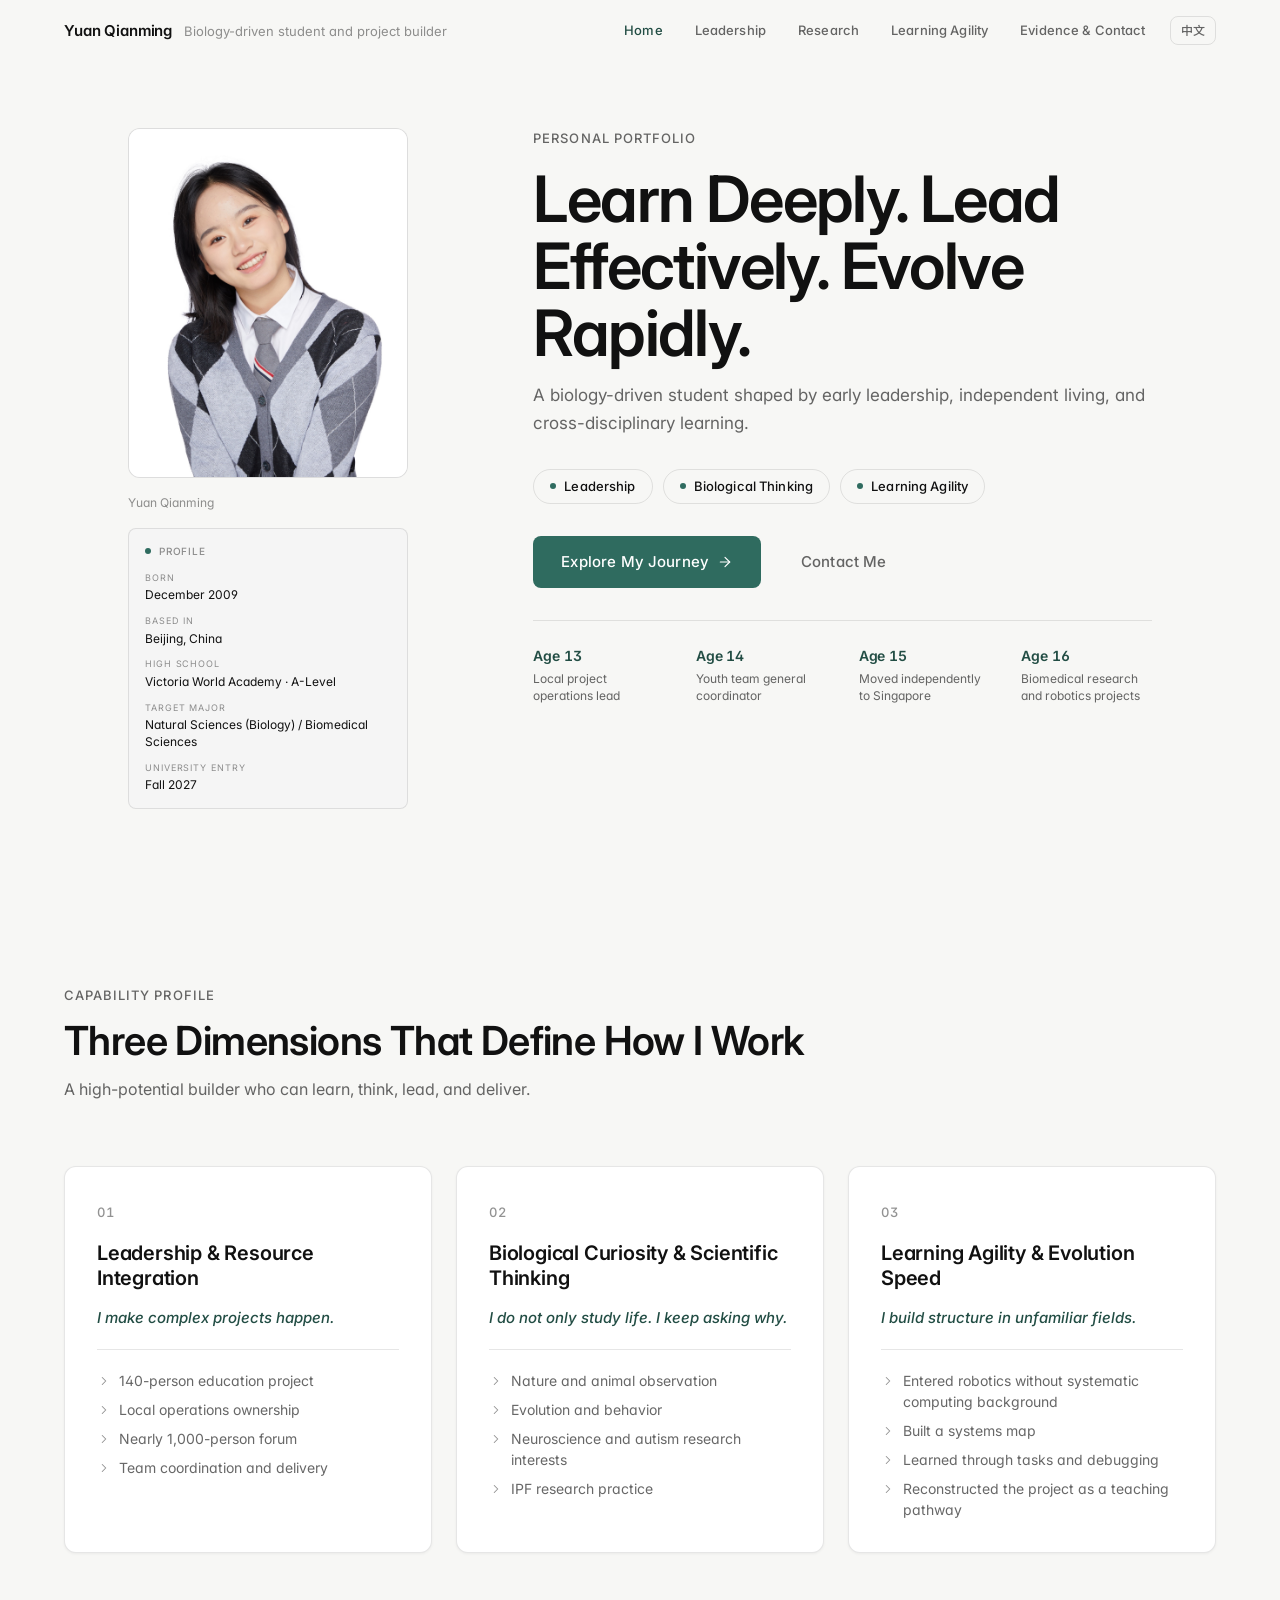
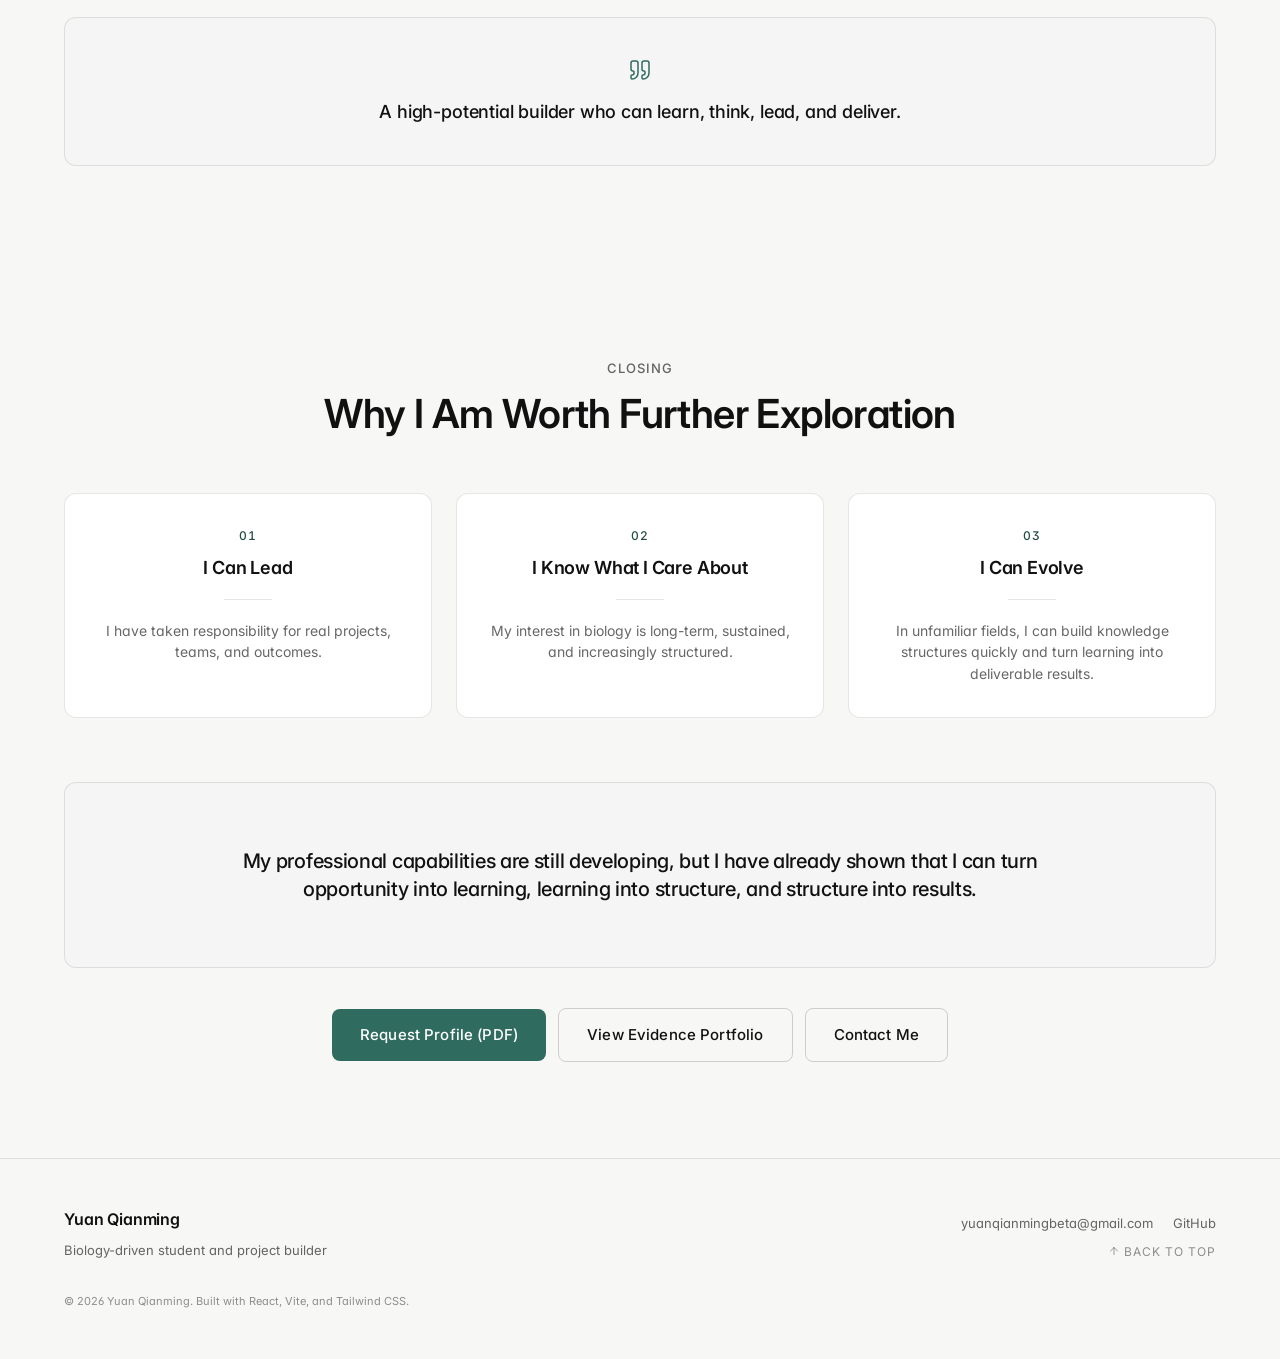
==== index.html @ c081395d "Publish Cambridge interview and AS Level results on the portfolio" ====
<!doctype html>
<html lang="en">
  <head>
    <meta charset="UTF-8" />
    <meta name="viewport" content="width=device-width, initial-scale=1" />
    <meta name="canvas:width" content="1440" />
    <meta name="canvas:height" content="900" />
    <meta name="canvas:aspect-ratio" content="1440:900" />
    <title>Yuan Qianming | Leadership, Biology and Learning Agility</title>
    <meta
      name="description"
      content="A personal portfolio presenting early project leadership, sustained biological curiosity, cross-disciplinary learning, and research potential."
    />
    <meta name="author" content="Yuan Qianming (袁千茗)" />
    <link rel="preconnect" href="https://fonts.googleapis.com" />
    <link rel="preconnect" href="https://fonts.gstatic.com" crossorigin />
    <link
      href="https://fonts.googleapis.com/css2?family=Inter:wght@400;500;600;700&family=Noto+Sans+SC:wght@400;500;600;700&display=swap"
      rel="stylesheet"
    />
    <script type="module" crossorigin src="/assets/index-achievements-a4d3926447.js"></script>
    <link rel="stylesheet" crossorigin href="/assets/index-4q1W9via.css">
  </head>
  <body>
    <!-- React mounts inside this <main> landmark; all primary content
         (Hero, sections, footer) is rendered here at runtime. -->
    <main id="root" data-component="AppRoot" data-od-id="app-root"></main>
  </body>
</html>
---- assets/index-4q1W9via.css ----
*,:before,:after{--tw-border-spacing-x: 0;--tw-border-spacing-y: 0;--tw-translate-x: 0;--tw-translate-y: 0;--tw-rotate: 0;--tw-skew-x: 0;--tw-skew-y: 0;--tw-scale-x: 1;--tw-scale-y: 1;--tw-pan-x: ;--tw-pan-y: ;--tw-pinch-zoom: ;--tw-scroll-snap-strictness: proximity;--tw-gradient-from-position: ;--tw-gradient-via-position: ;--tw-gradient-to-position: ;--tw-ordinal: ;--tw-slashed-zero: ;--tw-numeric-figure: ;--tw-numeric-spacing: ;--tw-numeric-fraction: ;--tw-ring-inset: ;--tw-ring-offset-width: 0px;--tw-ring-offset-color: #fff;--tw-ring-color: rgb(59 130 246 / .5);--tw-ring-offset-shadow: 0 0 #0000;--tw-ring-shadow: 0 0 #0000;--tw-shadow: 0 0 #0000;--tw-shadow-colored: 0 0 #0000;--tw-blur: ;--tw-brightness: ;--tw-contrast: ;--tw-grayscale: ;--tw-hue-rotate: ;--tw-invert: ;--tw-saturate: ;--tw-sepia: ;--tw-drop-shadow: ;--tw-backdrop-blur: ;--tw-backdrop-brightness: ;--tw-backdrop-contrast: ;--tw-backdrop-grayscale: ;--tw-backdrop-hue-rotate: ;--tw-backdrop-invert: ;--tw-backdrop-opacity: ;--tw-backdrop-saturate: ;--tw-backdrop-sepia: ;--tw-contain-size: ;--tw-contain-layout: ;--tw-contain-paint: ;--tw-contain-style: }::backdrop{--tw-border-spacing-x: 0;--tw-border-spacing-y: 0;--tw-translate-x: 0;--tw-translate-y: 0;--tw-rotate: 0;--tw-skew-x: 0;--tw-skew-y: 0;--tw-scale-x: 1;--tw-scale-y: 1;--tw-pan-x: ;--tw-pan-y: ;--tw-pinch-zoom: ;--tw-scroll-snap-strictness: proximity;--tw-gradient-from-position: ;--tw-gradient-via-position: ;--tw-gradient-to-position: ;--tw-ordinal: ;--tw-slashed-zero: ;--tw-numeric-figure: ;--tw-numeric-spacing: ;--tw-numeric-fraction: ;--tw-ring-inset: ;--tw-ring-offset-width: 0px;--tw-ring-offset-color: #fff;--tw-ring-color: rgb(59 130 246 / .5);--tw-ring-offset-shadow: 0 0 #0000;--tw-ring-shadow: 0 0 #0000;--tw-shadow: 0 0 #0000;--tw-shadow-colored: 0 0 #0000;--tw-blur: ;--tw-brightness: ;--tw-contrast: ;--tw-grayscale: ;--tw-hue-rotate: ;--tw-invert: ;--tw-saturate: ;--tw-sepia: ;--tw-drop-shadow: ;--tw-backdrop-blur: ;--tw-backdrop-brightness: ;--tw-backdrop-contrast: ;--tw-backdrop-grayscale: ;--tw-backdrop-hue-rotate: ;--tw-backdrop-invert: ;--tw-backdrop-opacity: ;--tw-backdrop-saturate: ;--tw-backdrop-sepia: ;--tw-contain-size: ;--tw-contain-layout: ;--tw-contain-paint: ;--tw-contain-style: }*,:before,:after{box-sizing:border-box;border-width:0;border-style:solid;border-color:#e5e7eb}:before,:after{--tw-content: ""}html,:host{line-height:1.5;-webkit-text-size-adjust:100%;-moz-tab-size:4;-o-tab-size:4;tab-size:4;font-family:Inter,Noto Sans SC,-apple-system,BlinkMacSystemFont,Segoe UI,system-ui,sans-serif;font-feature-settings:normal;font-variation-settings:normal;-webkit-tap-highlight-color:transparent}body{margin:0;line-height:inherit}hr{height:0;color:inherit;border-top-width:1px}abbr:where([title]){-webkit-text-decoration:underline dotted;text-decoration:underline dotted}h1,h2,h3,h4,h5,h6{font-size:inherit;font-weight:inherit}a{color:inherit;text-decoration:inherit}b,strong{font-weight:bolder}code,kbd,samp,pre{font-family:ui-monospace,SFMono-Regular,Menlo,Monaco,Consolas,Liberation Mono,Courier New,monospace;font-feature-settings:normal;font-variation-settings:normal;font-size:1em}small{font-size:80%}sub,sup{font-size:75%;line-height:0;position:relative;vertical-align:baseline}sub{bottom:-.25em}sup{top:-.5em}table{text-indent:0;border-color:inherit;border-collapse:collapse}button,input,optgroup,select,textarea{font-family:inherit;font-feature-settings:inherit;font-variation-settings:inherit;font-size:100%;font-weight:inherit;line-height:inherit;letter-spacing:inherit;color:inherit;margin:0;padding:0}button,select{text-transform:none}button,input:where([type=button]),input:where([type=reset]),input:where([type=submit]){-webkit-appearance:button;background-color:transparent;background-image:none}:-moz-focusring{outline:auto}:-moz-ui-invalid{box-shadow:none}progress{vertical-align:baseline}::-webkit-inner-spin-button,::-webkit-outer-spin-button{height:auto}[type=search]{-webkit-appearance:textfield;outline-offset:-2px}::-webkit-search-decoration{-webkit-appearance:none}::-webkit-file-upload-button{-webkit-appearance:button;font:inherit}summary{display:list-item}blockquote,dl,dd,h1,h2,h3,h4,h5,h6,hr,figure,p,pre{margin:0}fieldset{margin:0;padding:0}legend{padding:0}ol,ul,menu{list-style:none;margin:0;padding:0}dialog{padding:0}textarea{resize:vertical}input::-moz-placeholder,textarea::-moz-placeholder{opacity:1;color:#9ca3af}input::placeholder,textarea::placeholder{opacity:1;color:#9ca3af}button,[role=button]{cursor:pointer}:disabled{cursor:default}img,svg,video,canvas,audio,iframe,embed,object{display:block;vertical-align:middle}img,video{max-width:100%;height:auto}[hidden]:where(:not([hidden=until-found])){display:none}.eyebrow{font-size:13px;font-weight:500;text-transform:uppercase;color:var(--color-fg-secondary);letter-spacing:.08em}.section-title{font-weight:600;font-size:clamp(28px,3.2vw,40px);line-height:1.15;letter-spacing:-.015em;color:var(--color-fg)}.display-xl{font-weight:600;font-size:clamp(40px,6vw,64px);line-height:1.05;letter-spacing:-.025em;color:var(--color-fg)}.prose-body{max-width:65ch;font-size:16px;line-height:1.65;color:var(--color-fg-secondary)}.hairline{border:0;border-top:1px solid var(--color-border);margin:0}.section-chapter{padding-top:var(--space-section);padding-bottom:var(--space-section)}.text-accent{color:var(--color-accent-ink)}.visible{visibility:visible}.static{position:static}.fixed{position:fixed}.absolute{position:absolute}.relative{position:relative}.sticky{position:sticky}.inset-0{top:0;right:0;bottom:0;left:0}.bottom-6{bottom:1.5rem}.left-0{left:0}.left-1\/2{left:50%}.right-0{right:0}.top-0{top:0}.z-50{z-index:50}.row-span-2{grid-row:span 2 / span 2}.mx-auto{margin-left:auto;margin-right:auto}.my-0{margin-top:0;margin-bottom:0}.my-2{margin-top:.5rem;margin-bottom:.5rem}.my-3{margin-top:.75rem;margin-bottom:.75rem}.my-5{margin-top:1.25rem;margin-bottom:1.25rem}.mb-3{margin-bottom:.75rem}.mb-4{margin-bottom:1rem}.mb-6{margin-bottom:1.5rem}.mr-1{margin-right:.25rem}.mr-2{margin-right:.5rem}.mt-0\.5{margin-top:.125rem}.mt-1{margin-top:.25rem}.mt-1\.5{margin-top:.375rem}.mt-10{margin-top:2.5rem}.mt-14{margin-top:3.5rem}.mt-2{margin-top:.5rem}.mt-2\.5{margin-top:.625rem}.mt-3{margin-top:.75rem}.mt-4{margin-top:1rem}.mt-5{margin-top:1.25rem}.mt-6{margin-top:1.5rem}.mt-8{margin-top:2rem}.block{display:block}.inline{display:inline}.flex{display:flex}.inline-flex{display:inline-flex}.table{display:table}.grid{display:grid}.hidden{display:none}.aspect-\[4\/3\]{aspect-ratio:4/3}.aspect-\[4\/5\]{aspect-ratio:4/5}.aspect-square{aspect-ratio:1 / 1}.h-1{height:.25rem}.h-1\.5{height:.375rem}.h-10{height:2.5rem}.h-9{height:2.25rem}.h-auto{height:auto}.h-full{height:100%}.min-h-\[110px\]{min-height:110px}.min-h-\[70vh\]{min-height:70vh}.min-h-screen{min-height:100vh}.w-1{width:.25rem}.w-1\.5{width:.375rem}.w-10{width:2.5rem}.w-12{width:3rem}.w-9{width:2.25rem}.w-full{width:100%}.min-w-0{min-width:0px}.max-w-\[280px\]{max-width:280px}.max-w-content{max-width:1280px}.max-w-prose{max-width:65ch}.flex-1{flex:1 1 0%}.flex-none{flex:none}.shrink-0{flex-shrink:0}.-translate-x-1\/2{--tw-translate-x: -50%;transform:translate(var(--tw-translate-x),var(--tw-translate-y)) rotate(var(--tw-rotate)) skew(var(--tw-skew-x)) skewY(var(--tw-skew-y)) scaleX(var(--tw-scale-x)) scaleY(var(--tw-scale-y))}.rotate-\[-90deg\]{--tw-rotate: -90deg;transform:translate(var(--tw-translate-x),var(--tw-translate-y)) rotate(var(--tw-rotate)) skew(var(--tw-skew-x)) skewY(var(--tw-skew-y)) scaleX(var(--tw-scale-x)) scaleY(var(--tw-scale-y))}.transform{transform:translate(var(--tw-translate-x),var(--tw-translate-y)) rotate(var(--tw-rotate)) skew(var(--tw-skew-x)) skewY(var(--tw-skew-y)) scaleX(var(--tw-scale-x)) scaleY(var(--tw-scale-y))}.cursor-pointer{cursor:pointer}.grid-cols-1{grid-template-columns:repeat(1,minmax(0,1fr))}.grid-cols-2{grid-template-columns:repeat(2,minmax(0,1fr))}.grid-cols-3{grid-template-columns:repeat(3,minmax(0,1fr))}.flex-row{flex-direction:row}.flex-col{flex-direction:column}.flex-wrap{flex-wrap:wrap}.items-start{align-items:flex-start}.items-center{align-items:center}.items-baseline{align-items:baseline}.justify-center{justify-content:center}.justify-between{justify-content:space-between}.gap-0\.5{gap:.125rem}.gap-1{gap:.25rem}.gap-1\.5{gap:.375rem}.gap-10{gap:2.5rem}.gap-2{gap:.5rem}.gap-2\.5{gap:.625rem}.gap-3{gap:.75rem}.gap-4{gap:1rem}.gap-5{gap:1.25rem}.gap-6{gap:1.5rem}.gap-8{gap:2rem}.gap-x-4{-moz-column-gap:1rem;column-gap:1rem}.gap-x-5{-moz-column-gap:1.25rem;column-gap:1.25rem}.gap-x-6{-moz-column-gap:1.5rem;column-gap:1.5rem}.gap-x-8{-moz-column-gap:2rem;column-gap:2rem}.gap-y-1\.5{row-gap:.375rem}.gap-y-2{row-gap:.5rem}.gap-y-5{row-gap:1.25rem}.overflow-hidden{overflow:hidden}.overflow-x-auto{overflow-x:auto}.break-words{overflow-wrap:break-word}.rounded{border-radius:6px}.rounded-full{border-radius:9999px}.rounded-lg{border-radius:12px}.rounded-md{border-radius:8px}.border{border-width:1px}.border-0{border-width:0px}.border-b{border-bottom-width:1px}.border-l-2{border-left-width:2px}.border-t{border-top-width:1px}.border-accent{border-color:var(--color-accent)}.border-hairline{border-color:var(--color-border)}.border-hairline-strong{border-color:var(--color-border-strong)}.border-transparent{border-color:transparent}.bg-accent{background-color:var(--color-accent)}.bg-accent-soft{background-color:var(--color-accent-soft)}.bg-canvas{background-color:var(--color-bg)}.bg-ink-tertiary{background-color:var(--color-fg-tertiary)}.bg-surface{background-color:var(--color-surface)}.bg-surface-muted{background-color:var(--color-surface-muted)}.bg-transparent{background-color:transparent}.object-contain{-o-object-fit:contain;object-fit:contain}.object-cover{-o-object-fit:cover;object-fit:cover}.p-0{padding:0}.p-2{padding:.5rem}.p-3{padding:.75rem}.p-4{padding:1rem}.p-5{padding:1.25rem}.p-6{padding:1.5rem}.p-8{padding:2rem}.px-1{padding-left:.25rem;padding-right:.25rem}.px-2\.5{padding-left:.625rem;padding-right:.625rem}.px-3{padding-left:.75rem;padding-right:.75rem}.px-3\.5{padding-left:.875rem;padding-right:.875rem}.px-4{padding-left:1rem;padding-right:1rem}.px-5{padding-left:1.25rem;padding-right:1.25rem}.px-6{padding-left:1.5rem;padding-right:1.5rem}.px-7{padding-left:1.75rem;padding-right:1.75rem}.px-8{padding-left:2rem;padding-right:2rem}.py-0\.5{padding-top:.125rem;padding-bottom:.125rem}.py-1{padding-top:.25rem;padding-bottom:.25rem}.py-1\.5{padding-top:.375rem;padding-bottom:.375rem}.py-10{padding-top:2.5rem;padding-bottom:2.5rem}.py-12{padding-top:3rem;padding-bottom:3rem}.py-2{padding-top:.5rem;padding-bottom:.5rem}.py-2\.5{padding-top:.625rem;padding-bottom:.625rem}.py-3{padding-top:.75rem;padding-bottom:.75rem}.py-3\.5{padding-top:.875rem;padding-bottom:.875rem}.py-4{padding-top:1rem;padding-bottom:1rem}.py-5{padding-top:1.25rem;padding-bottom:1.25rem}.pb-1{padding-bottom:.25rem}.pb-10{padding-bottom:2.5rem}.pb-14{padding-bottom:3.5rem}.pb-2{padding-bottom:.5rem}.pl-4{padding-left:1rem}.pl-5{padding-left:1.25rem}.pt-24{padding-top:6rem}.pt-32{padding-top:8rem}.pt-4{padding-top:1rem}.text-left{text-align:left}.text-center{text-align:center}.align-top{vertical-align:top}.font-mono{font-family:ui-monospace,SFMono-Regular,Menlo,Monaco,Consolas,Liberation Mono,Courier New,monospace}.text-\[10px\]{font-size:10px}.text-\[11px\]{font-size:11px}.text-\[12px\]{font-size:12px}.text-\[13px\]{font-size:13px}.text-\[14px\]{font-size:14px}.text-\[15px\]{font-size:15px}.text-\[16px\]{font-size:16px}.text-\[17px\]{font-size:17px}.text-\[18px\]{font-size:18px}.text-\[19px\]{font-size:19px}.text-\[20px\]{font-size:20px}.text-\[9px\]{font-size:9px}.font-medium{font-weight:500}.font-normal{font-weight:400}.font-semibold{font-weight:600}.uppercase{text-transform:uppercase}.italic{font-style:italic}.not-italic{font-style:normal}.leading-\[1\.25\]{line-height:1.25}.leading-\[1\.2\]{line-height:1.2}.leading-\[1\.35\]{line-height:1.35}.leading-\[1\.3\]{line-height:1.3}.leading-\[1\.45\]{line-height:1.45}.leading-\[1\.4\]{line-height:1.4}.leading-\[1\.55\]{line-height:1.55}.leading-\[1\.5\]{line-height:1.5}.leading-\[1\.65\]{line-height:1.65}.leading-\[1\.6\]{line-height:1.6}.tracking-\[-0\.005em\]{letter-spacing:-.005em}.tracking-\[-0\.015em\]{letter-spacing:-.015em}.tracking-\[-0\.01em\]{letter-spacing:-.01em}.tracking-\[0\.01em\]{letter-spacing:.01em}.tracking-\[0\.02em\]{letter-spacing:.02em}.tracking-\[0\.06em\]{letter-spacing:.06em}.tracking-\[0\.08em\]{letter-spacing:.08em}.tracking-\[0\.1em\]{letter-spacing:.1em}.tracking-wider{letter-spacing:.05em}.text-accent{color:var(--color-accent)}.text-accent-ink{color:var(--color-accent-ink)}.text-ink{color:var(--color-fg)}.text-ink-secondary{color:var(--color-fg-secondary)}.text-ink-tertiary{color:var(--color-fg-tertiary)}.text-white{--tw-text-opacity: 1;color:rgb(255 255 255 / var(--tw-text-opacity, 1))}.no-underline{text-decoration-line:none}.antialiased{-webkit-font-smoothing:antialiased;-moz-osx-font-smoothing:grayscale}.accent-ink{accent-color:var(--color-fg)}.shadow-\[0_1px_3px_rgba\(17\,17\,17\,0\.05\)\]{--tw-shadow: 0 1px 3px rgba(17,17,17,.05);--tw-shadow-colored: 0 1px 3px var(--tw-shadow-color);box-shadow:var(--tw-ring-offset-shadow, 0 0 #0000),var(--tw-ring-shadow, 0 0 #0000),var(--tw-shadow)}.shadow-lg{--tw-shadow: 0 10px 15px -3px rgb(0 0 0 / .1), 0 4px 6px -4px rgb(0 0 0 / .1);--tw-shadow-colored: 0 10px 15px -3px var(--tw-shadow-color), 0 4px 6px -4px var(--tw-shadow-color);box-shadow:var(--tw-ring-offset-shadow, 0 0 #0000),var(--tw-ring-shadow, 0 0 #0000),var(--tw-shadow)}.filter{filter:var(--tw-blur) var(--tw-brightness) var(--tw-contrast) var(--tw-grayscale) var(--tw-hue-rotate) var(--tw-invert) var(--tw-saturate) var(--tw-sepia) var(--tw-drop-shadow)}.backdrop-blur-md{--tw-backdrop-blur: blur(12px);-webkit-backdrop-filter:var(--tw-backdrop-blur) var(--tw-backdrop-brightness) var(--tw-backdrop-contrast) var(--tw-backdrop-grayscale) var(--tw-backdrop-hue-rotate) var(--tw-backdrop-invert) var(--tw-backdrop-opacity) var(--tw-backdrop-saturate) var(--tw-backdrop-sepia);backdrop-filter:var(--tw-backdrop-blur) var(--tw-backdrop-brightness) var(--tw-backdrop-contrast) var(--tw-backdrop-grayscale) var(--tw-backdrop-hue-rotate) var(--tw-backdrop-invert) var(--tw-backdrop-opacity) var(--tw-backdrop-saturate) var(--tw-backdrop-sepia)}.transition{transition-property:color,background-color,border-color,text-decoration-color,fill,stroke,opacity,box-shadow,transform,filter,backdrop-filter;transition-timing-function:cubic-bezier(.4,0,.2,1);transition-duration:.15s}.transition-\[transform\]{transition-property:transform;transition-timing-function:cubic-bezier(.4,0,.2,1);transition-duration:.15s}.transition-all{transition-property:all;transition-timing-function:cubic-bezier(.4,0,.2,1);transition-duration:.15s}.transition-colors{transition-property:color,background-color,border-color,text-decoration-color,fill,stroke;transition-timing-function:cubic-bezier(.4,0,.2,1);transition-duration:.15s}.duration-\[400ms\]{transition-duration:.4s}.duration-motion{transition-duration:.3s}.ease-editorial{transition-timing-function:cubic-bezier(.22,1,.36,1)}:root{--seed-bg: #f7f7f5;--seed-fg: #111111;--seed-primary: #2f6b5f;--seed-accent: #2f6b5f;--seed-surface: #ffffff;--seed-radius: 8px;--seed-color-scheme: light;--color-bg: var(--seed-bg);--color-surface: var(--seed-surface);--color-surface-muted: color-mix(in srgb, var(--seed-surface) 96%, var(--seed-fg) 4%);--color-fg: var(--seed-fg);--color-fg-secondary: color-mix(in srgb, var(--seed-fg) 64%, transparent);--color-fg-tertiary: color-mix(in srgb, var(--seed-fg) 46%, transparent);--color-border: color-mix(in srgb, var(--seed-fg) 10%, transparent);--color-border-strong: color-mix(in srgb, var(--seed-fg) 18%, transparent);--color-accent: var(--seed-accent);--color-accent-soft: color-mix(in srgb, var(--seed-accent) 14%, var(--seed-surface));--color-accent-ink: color-mix(in srgb, var(--seed-accent) 72%, black);--color-accent-contrast: #ffffff;--color-focus-ring: color-mix(in srgb, var(--seed-accent) 55%, transparent);--radius-control: 6px;--radius-card: var(--seed-radius);--radius-section: 16px;--space-section: 96px;--space-section-sm: 64px;--space-chapter: 128px;--space-card: 24px;--shadow-raised: 0 1px 2px rgba(17, 17, 17, .04), 0 1px 1px rgba(17, 17, 17, .03);--shadow-card: 0 1px 3px rgba(17, 17, 17, .05)}[data-appearance=dark]{--seed-bg: #0f0f0f;--seed-fg: #f0f0f0;--seed-surface: #181818;--seed-accent: #4e9488;--seed-color-scheme: dark;color-scheme:dark}*{box-sizing:border-box}html{scroll-behavior:smooth;scroll-padding-top:96px;-webkit-text-size-adjust:100%}body{margin:0;background-color:var(--color-bg);color:var(--color-fg);color-scheme:var(--seed-color-scheme);font-family:Inter,Noto Sans SC,-apple-system,BlinkMacSystemFont,Segoe UI,system-ui,sans-serif;font-size:16px;line-height:1.6;font-feature-settings:"cv11","ss01";-webkit-font-smoothing:antialiased;-moz-osx-font-smoothing:grayscale;text-rendering:optimizeLegibility}::-moz-selection{background-color:color-mix(in srgb,var(--seed-accent) 22%,transparent);color:var(--color-fg)}::selection{background-color:color-mix(in srgb,var(--seed-accent) 22%,transparent);color:var(--color-fg)}:focus-visible{outline:2px solid var(--color-focus-ring);outline-offset:2px;border-radius:4px}.tnum{font-variant-numeric:tabular-nums}@media (prefers-reduced-motion: reduce){html{scroll-behavior:auto}*,*:before,*:after{animation-duration:.01ms!important;animation-iteration-count:1!important;transition-duration:.01ms!important;scroll-behavior:auto!important}}@media (max-width: 767px){:root{--space-section: 56px;--space-section-sm: 40px;--space-chapter: 72px}}[data-lang=en] .lang-cn,[data-lang=cn] .lang-en{display:none!important}.hover\:text-accent:hover{color:var(--color-accent-ink)}.group:hover .group-hover\:text-accent{color:var(--color-accent-ink)}.hover\:border-ink:hover{border-color:var(--color-fg)}.hover\:bg-accent-ink:hover{background-color:var(--color-accent-ink)}.hover\:bg-surface-muted:hover{background-color:var(--color-surface-muted)}.hover\:text-accent:hover{color:var(--color-accent)}.hover\:text-ink:hover{color:var(--color-fg)}.group:hover .group-hover\:translate-x-0\.5{--tw-translate-x: .125rem;transform:translate(var(--tw-translate-x),var(--tw-translate-y)) rotate(var(--tw-rotate)) skew(var(--tw-skew-x)) skewY(var(--tw-skew-y)) scaleX(var(--tw-scale-x)) scaleY(var(--tw-scale-y))}.group:hover .group-hover\:scale-\[1\.02\]{--tw-scale-x: 1.02;--tw-scale-y: 1.02;transform:translate(var(--tw-translate-x),var(--tw-translate-y)) rotate(var(--tw-rotate)) skew(var(--tw-skew-x)) skewY(var(--tw-skew-y)) scaleX(var(--tw-scale-x)) scaleY(var(--tw-scale-y))}.group:hover .group-hover\:text-accent{color:var(--color-accent)}@media (min-width: 640px){.sm\:inline{display:inline}.sm\:grid-cols-2{grid-template-columns:repeat(2,minmax(0,1fr))}.sm\:grid-cols-3{grid-template-columns:repeat(3,minmax(0,1fr))}}@media (min-width: 768px){.md\:my-5{margin-top:1.25rem;margin-bottom:1.25rem}.md\:mt-12{margin-top:3rem}.md\:mt-16{margin-top:4rem}.md\:block{display:block}.md\:flex{display:flex}.md\:hidden{display:none}.md\:min-h-\[88vh\]{min-height:88vh}.md\:flex-1{flex:1 1 0%}.md\:grid-cols-2{grid-template-columns:repeat(2,minmax(0,1fr))}.md\:grid-cols-3{grid-template-columns:repeat(3,minmax(0,1fr))}.md\:grid-cols-4{grid-template-columns:repeat(4,minmax(0,1fr))}.md\:grid-cols-\[120px_1fr\]{grid-template-columns:120px 1fr}.md\:grid-cols-\[1fr_1\.4fr\]{grid-template-columns:1fr 1.4fr}.md\:grid-cols-\[1fr_2fr\]{grid-template-columns:1fr 2fr}.md\:grid-cols-\[2fr_1fr\]{grid-template-columns:2fr 1fr}.md\:flex-row{flex-direction:row}.md\:flex-col{flex-direction:column}.md\:items-end{align-items:flex-end}.md\:items-center{align-items:center}.md\:items-stretch{align-items:stretch}.md\:justify-center{justify-content:center}.md\:justify-between{justify-content:space-between}.md\:gap-0{gap:0px}.md\:gap-12{gap:3rem}.md\:gap-16{gap:4rem}.md\:gap-2{gap:.5rem}.md\:gap-6{gap:1.5rem}.md\:p-8{padding:2rem}.md\:px-1\.5{padding-left:.375rem;padding-right:.375rem}.md\:px-10{padding-left:2.5rem;padding-right:2.5rem}.md\:px-12{padding-left:3rem;padding-right:3rem}.md\:px-16{padding-left:4rem;padding-right:4rem}.md\:px-3{padding-left:.75rem;padding-right:.75rem}.md\:py-16{padding-top:4rem;padding-bottom:4rem}.md\:pb-12{padding-bottom:3rem}.md\:pb-20{padding-bottom:5rem}.md\:pt-32{padding-top:8rem}.md\:pt-40{padding-top:10rem}.md\:text-\[14px\]{font-size:14px}.md\:text-\[20px\]{font-size:20px}}@media (min-width: 1024px){.lg\:grid-cols-3{grid-template-columns:repeat(3,minmax(0,1fr))}.lg\:grid-cols-4{grid-template-columns:repeat(4,minmax(0,1fr))}.lg\:gap-24{gap:6rem}.lg\:px-16{padding-left:4rem;padding-right:4rem}}
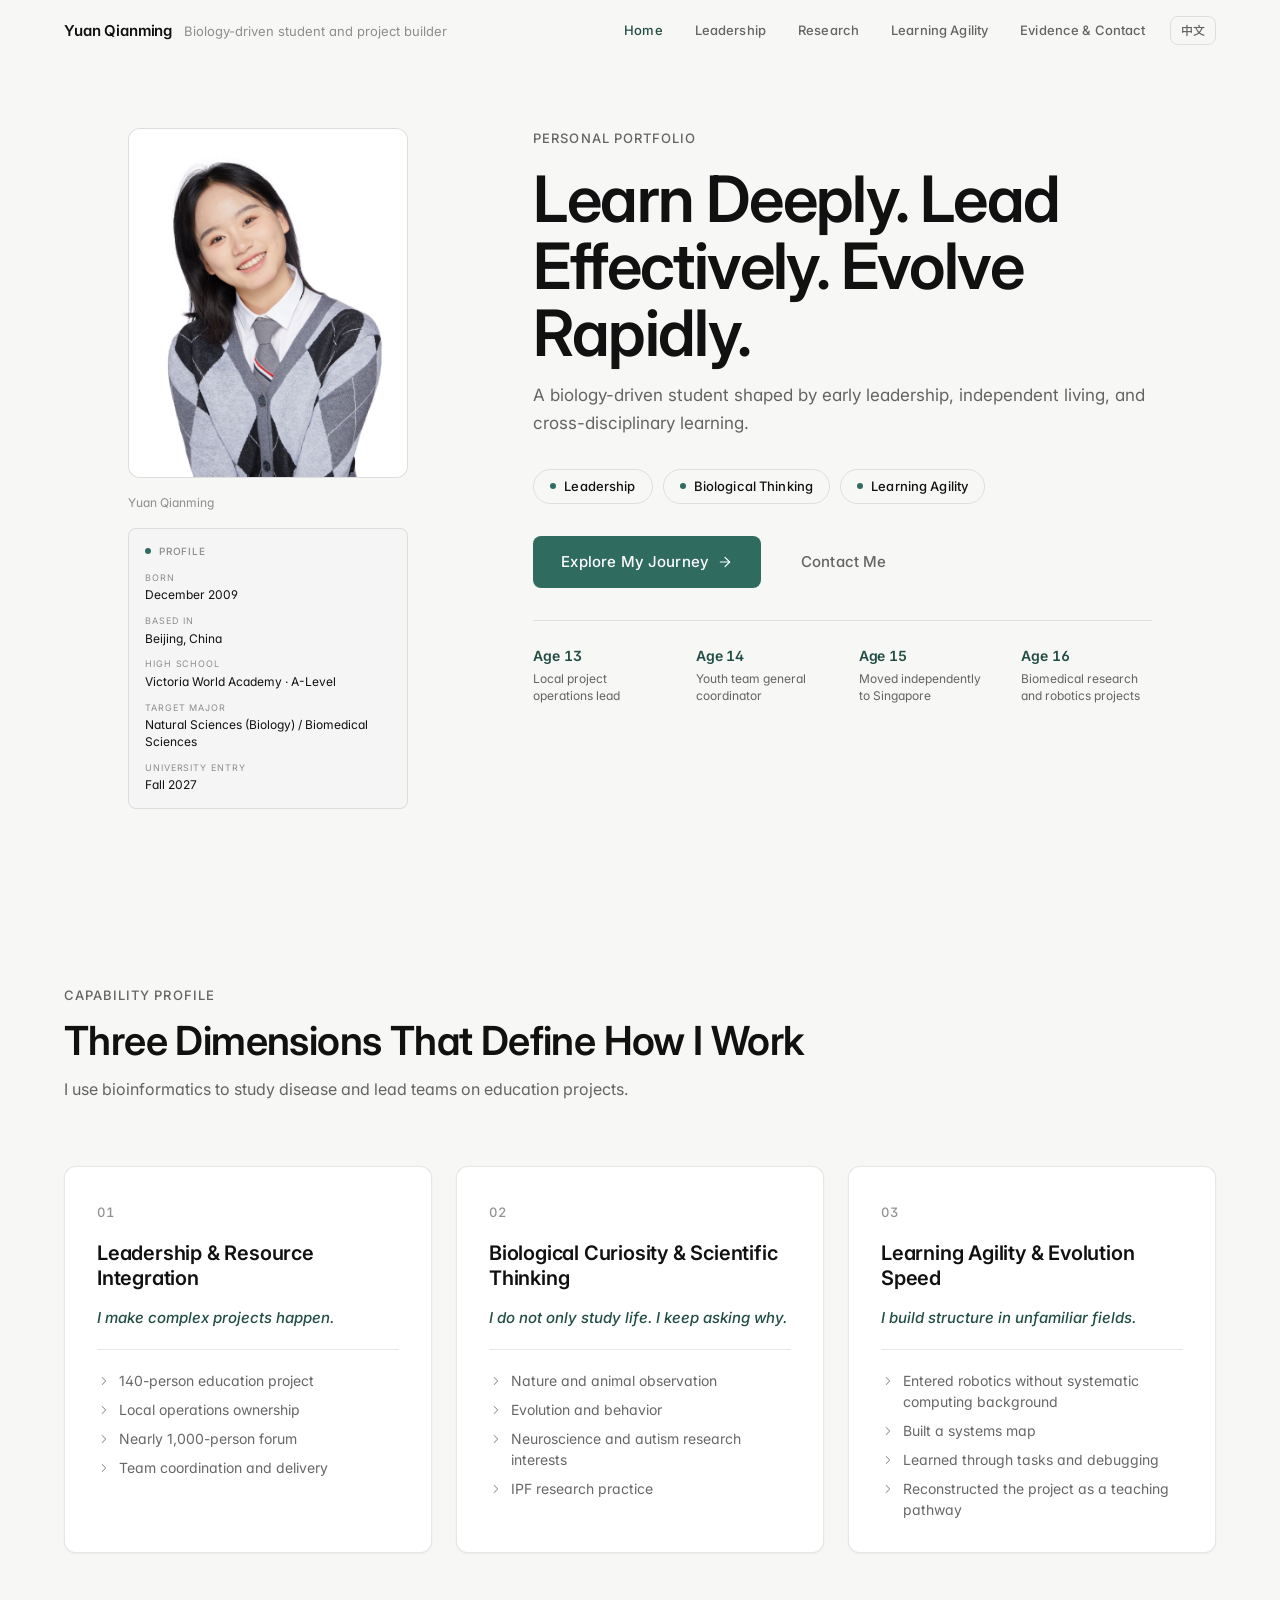
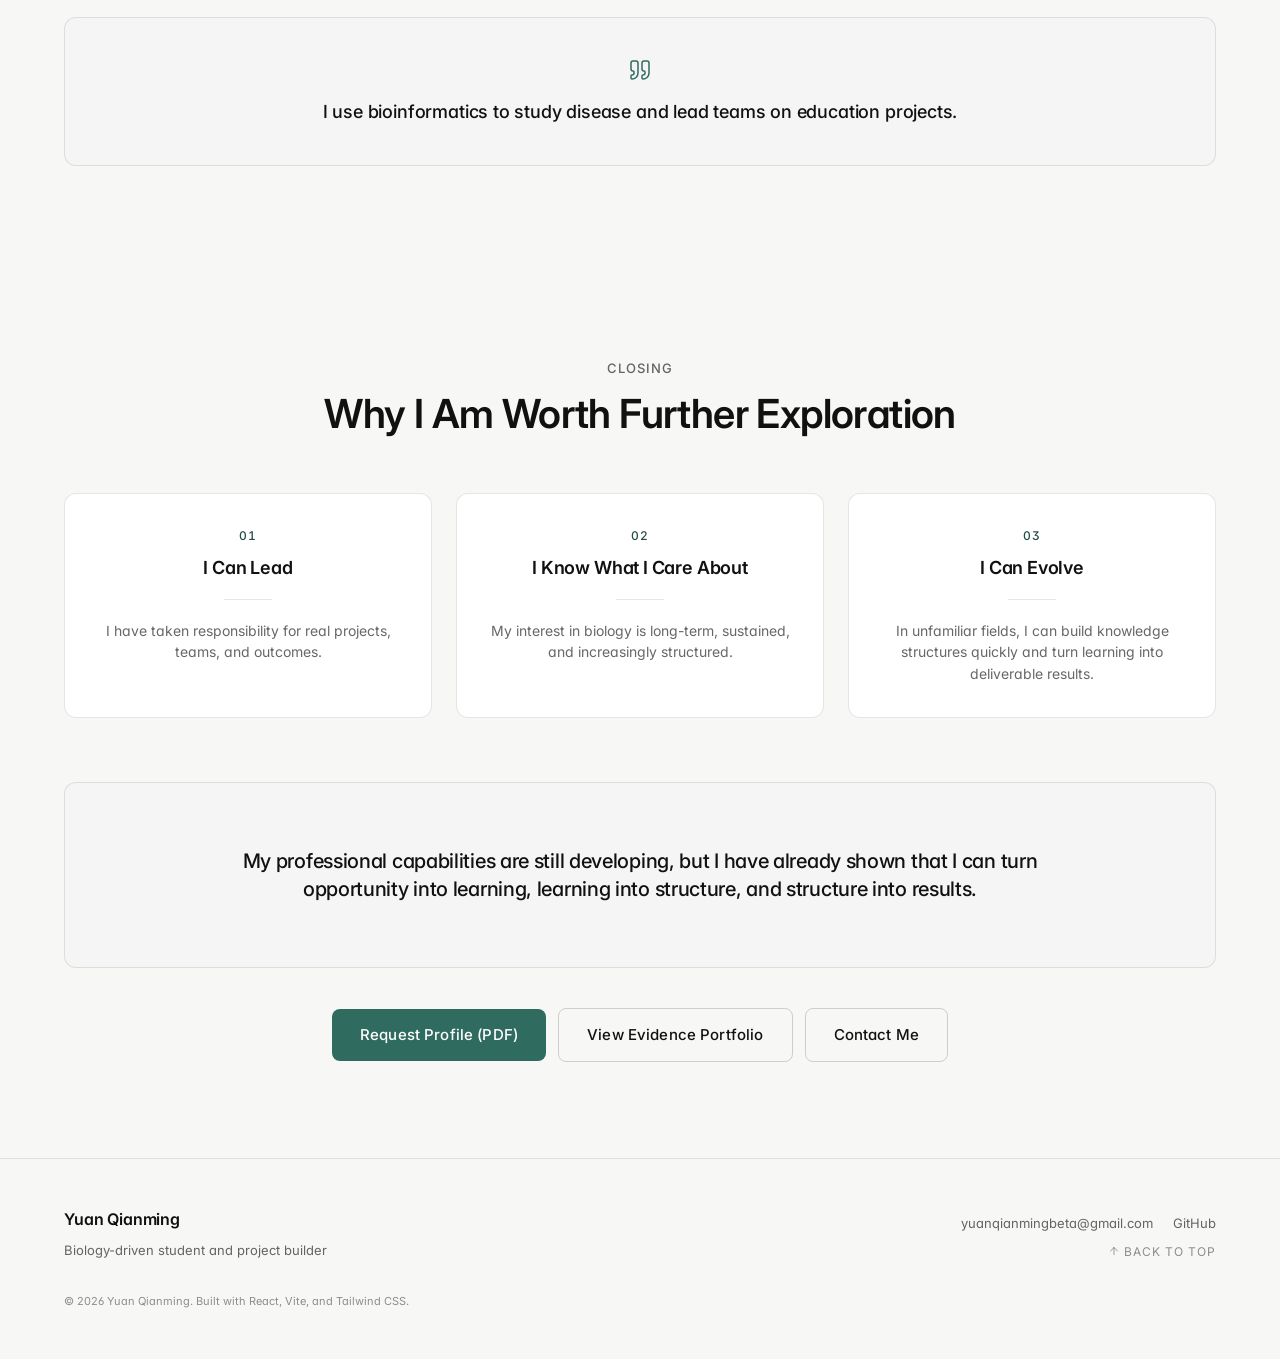
==== commit f03e587d: "Publish ICCBB acceptance and final IPF manuscript" ====
--- a/index.html
+++ b/index.html
@@ -18,7 +18,7 @@
       href="https://fonts.googleapis.com/css2?family=Inter:wght@400;500;600;700&family=Noto+Sans+SC:wght@400;500;600;700&display=swap"
       rel="stylesheet"
     />
-    <script type="module" crossorigin src="/assets/index-achievements-a4d3926447.js"></script>
+    <script type="module" crossorigin src="/assets/index-iccbb-9f72d619c1.js"></script>
     <link rel="stylesheet" crossorigin href="/assets/index-4q1W9via.css">
   </head>
   <body>
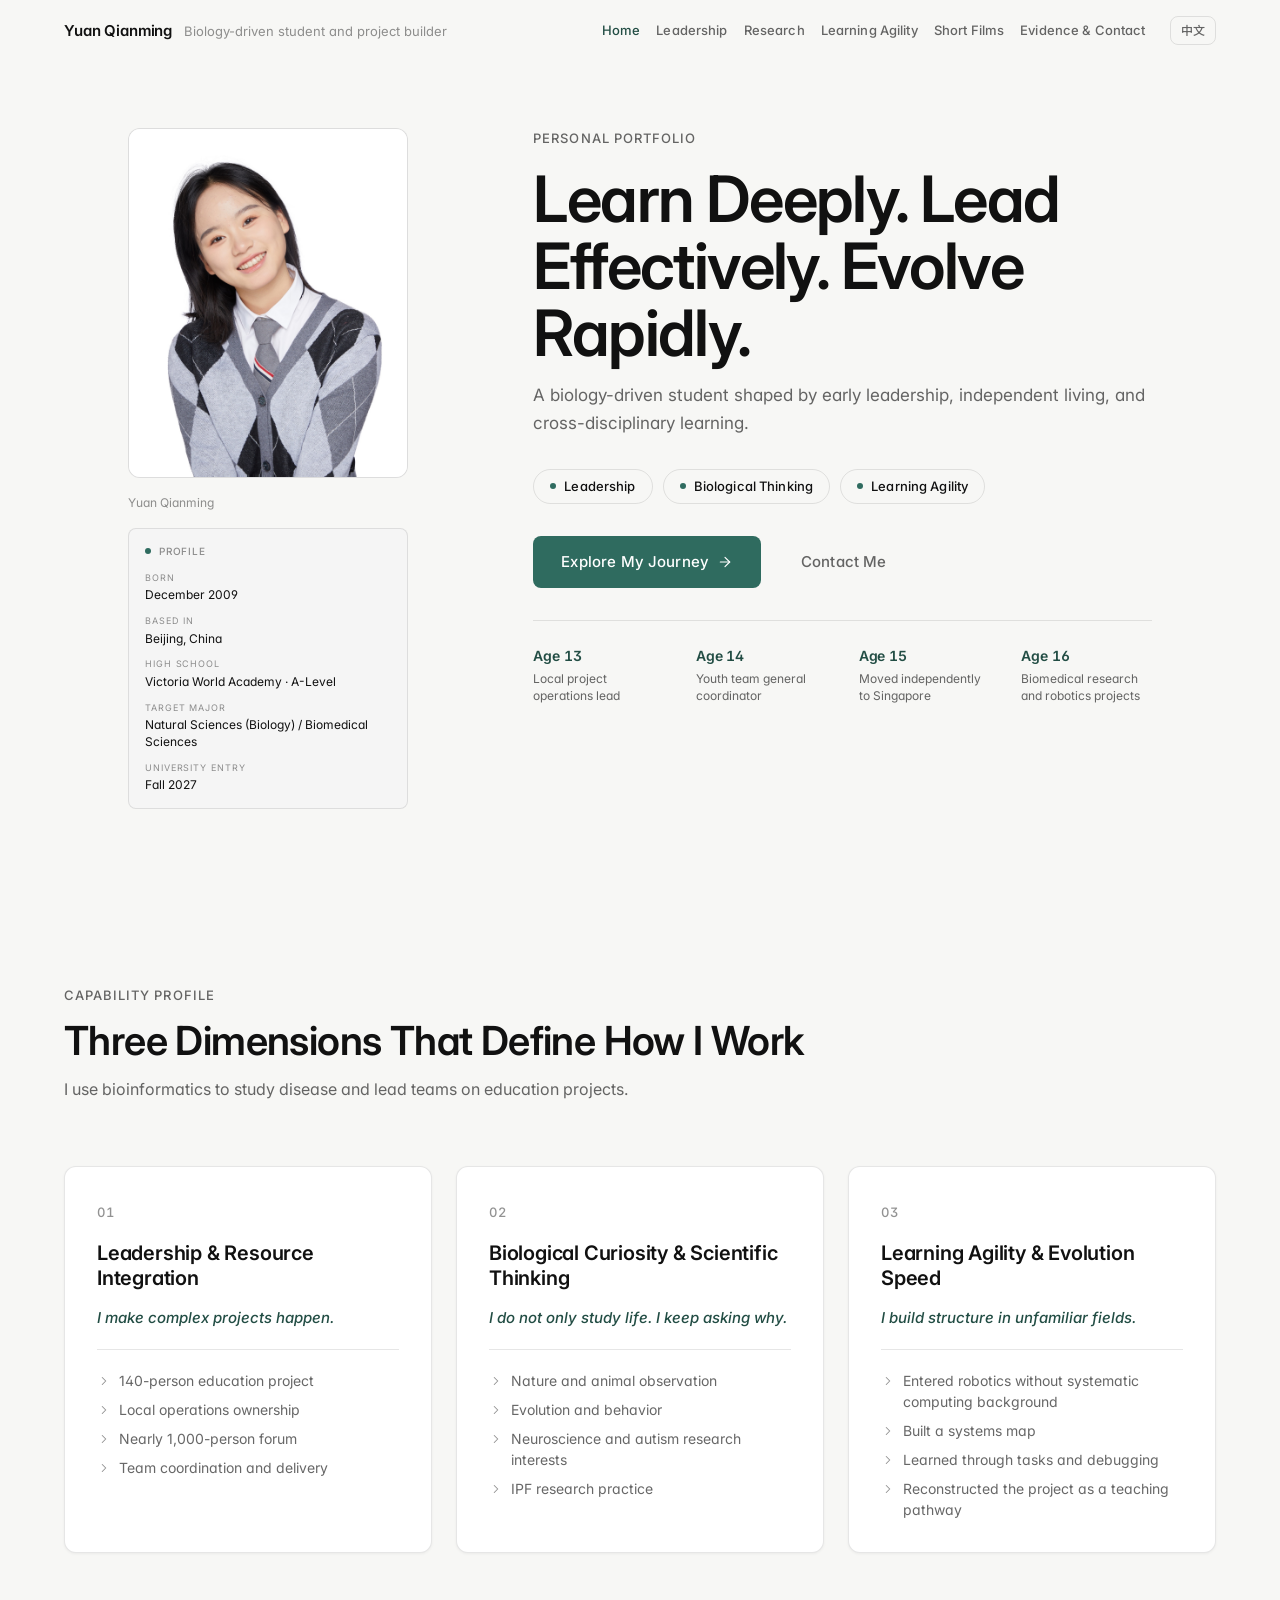
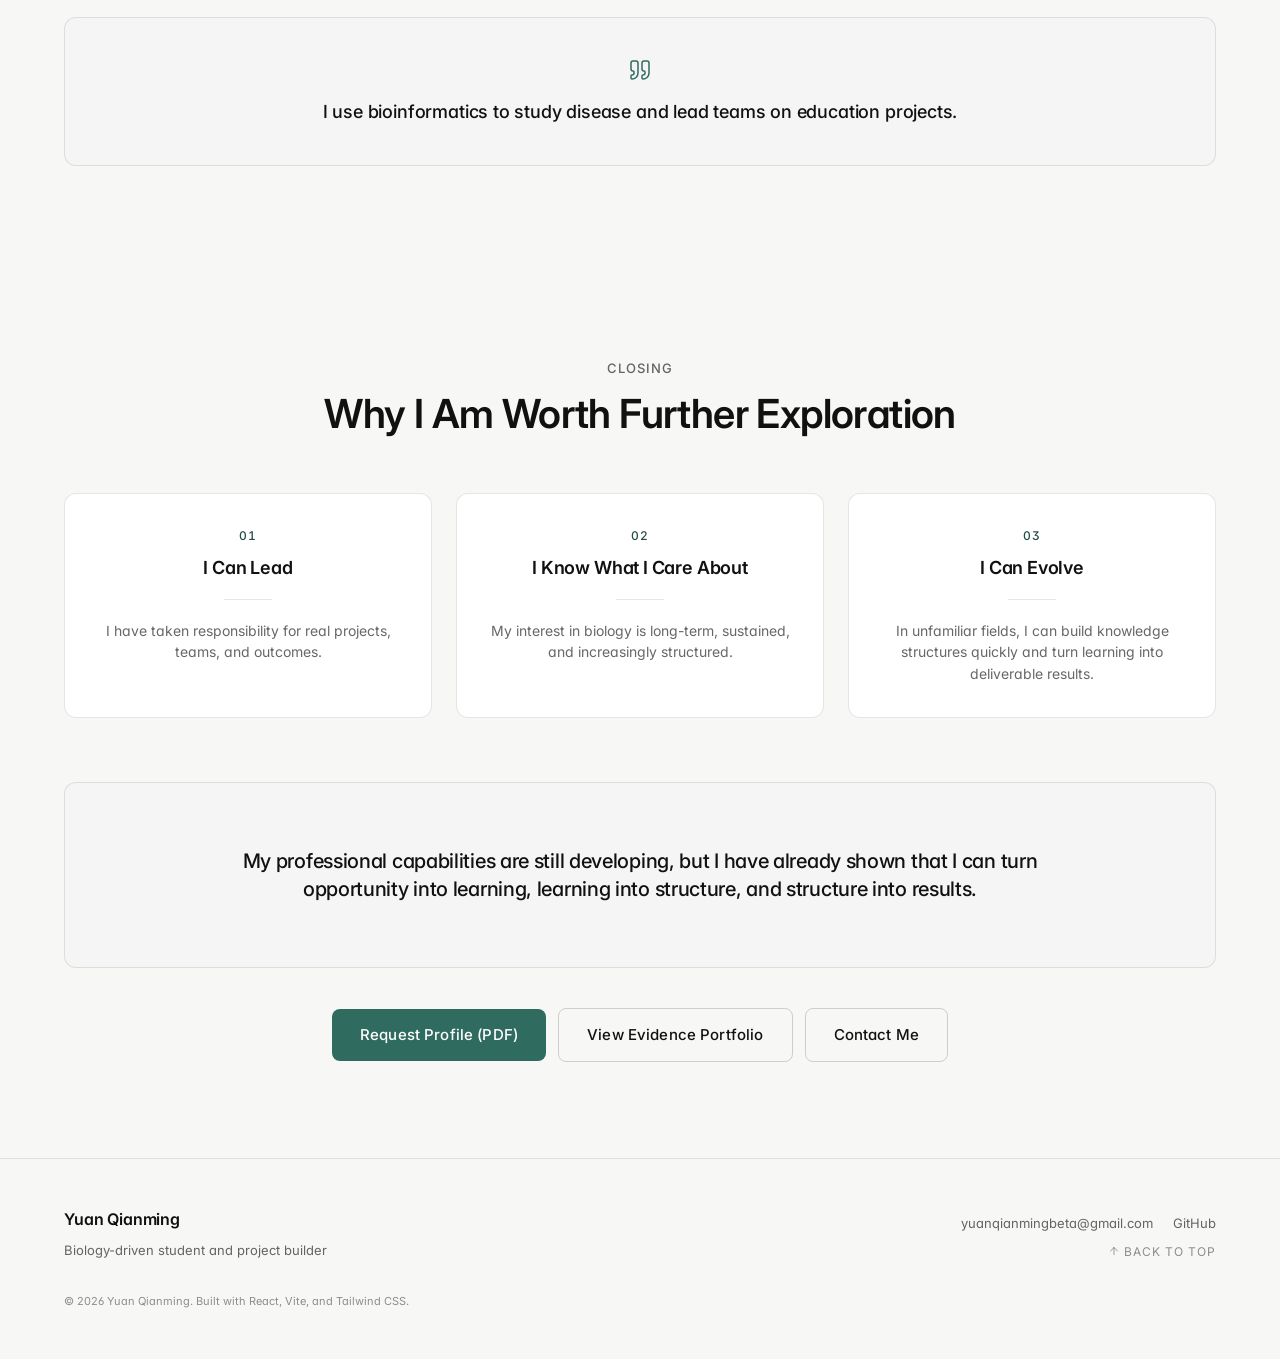
==== commit c26e973c: "Add bilingual Short Films section and publish My Story With Pain" ====
--- a/index.html
+++ b/index.html
@@ -18,7 +18,7 @@
       href="https://fonts.googleapis.com/css2?family=Inter:wght@400;500;600;700&family=Noto+Sans+SC:wght@400;500;600;700&display=swap"
       rel="stylesheet"
     />
-    <script type="module" crossorigin src="/assets/index-iccbb-9f72d619c1.js"></script>
+    <script type="module" crossorigin src="/assets/index-films-56a5b51cce.js"></script>
     <link rel="stylesheet" crossorigin href="/assets/index-4q1W9via.css">
   </head>
   <body>
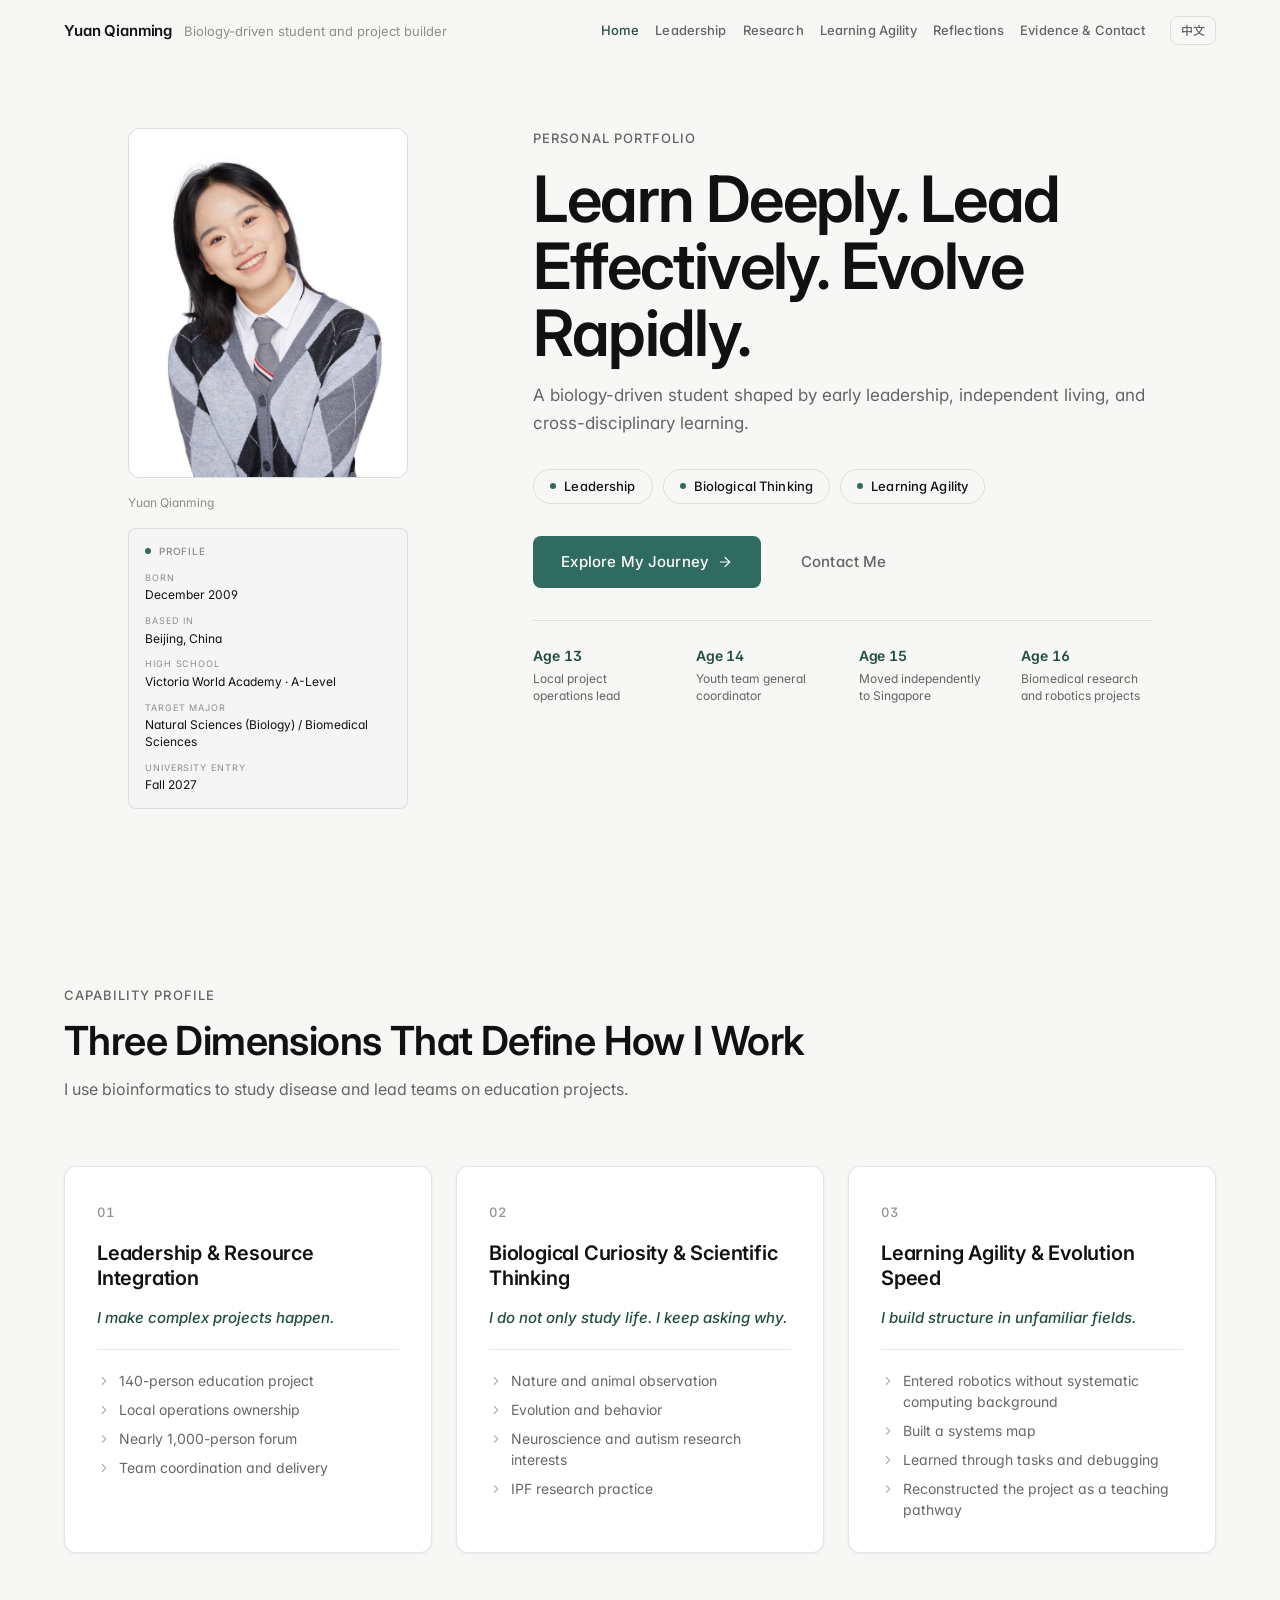
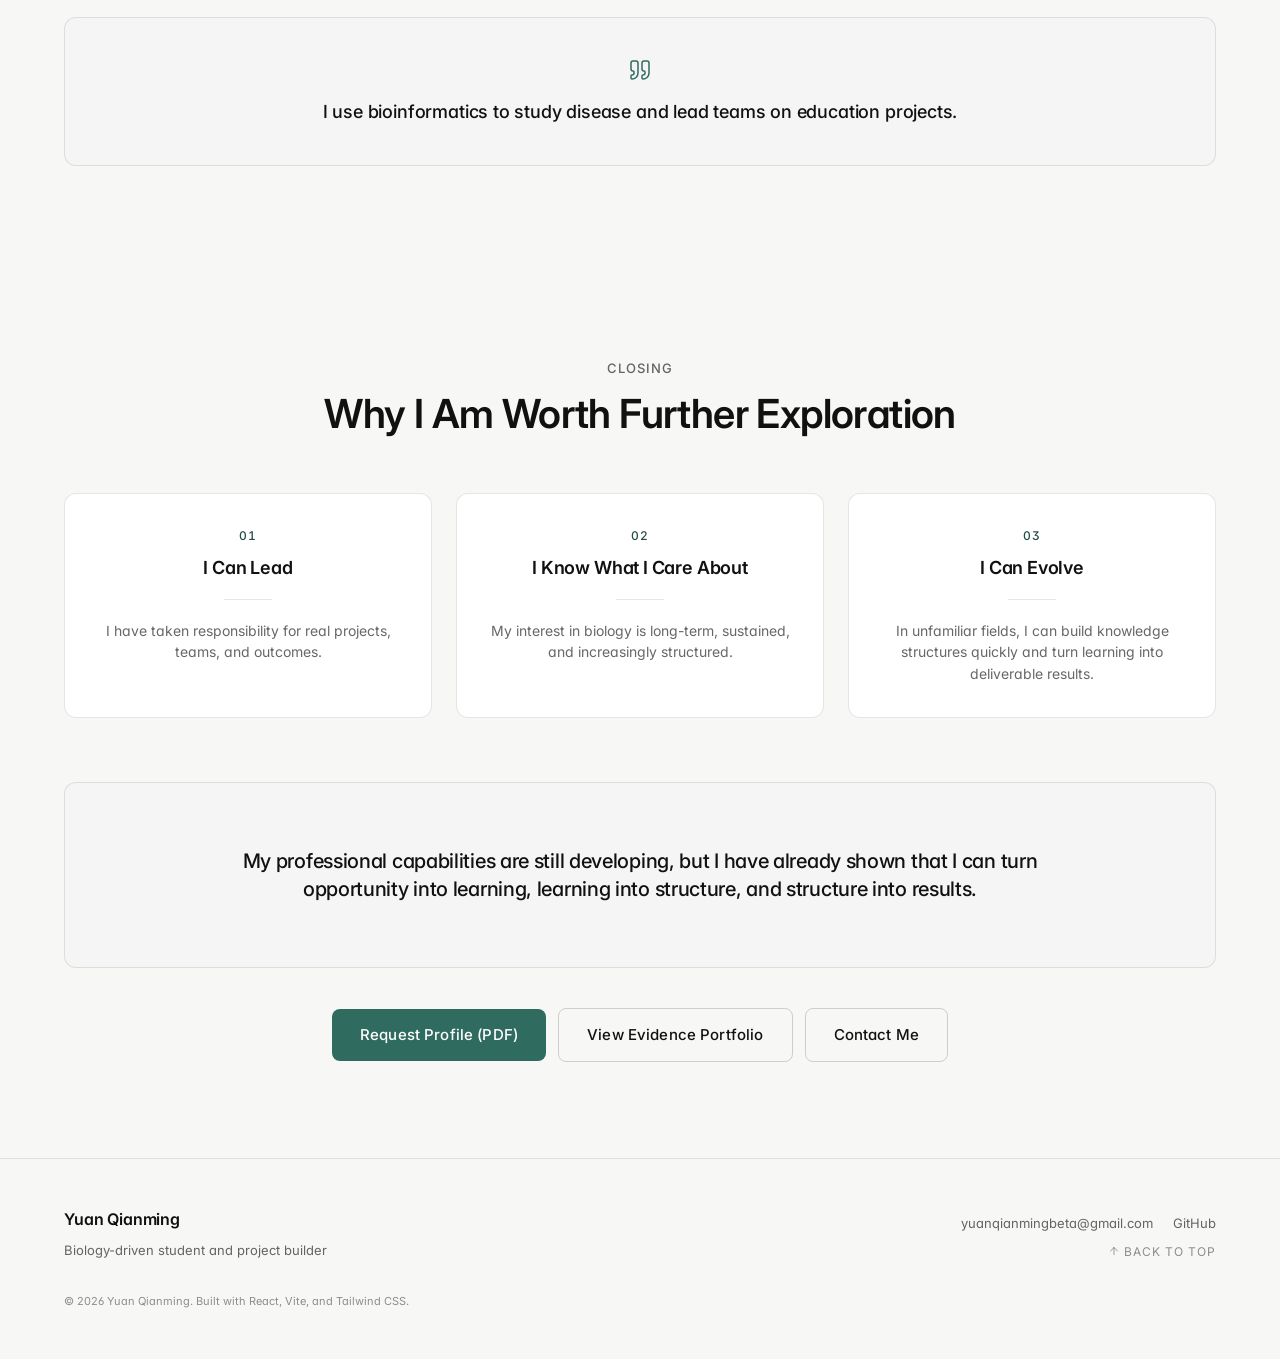
==== commit 2468062a: "Frame My Story With Pain as a personal reflection from school" ====
--- a/index.html
+++ b/index.html
@@ -18,7 +18,7 @@
       href="https://fonts.googleapis.com/css2?family=Inter:wght@400;500;600;700&family=Noto+Sans+SC:wght@400;500;600;700&display=swap"
       rel="stylesheet"
     />
-    <script type="module" crossorigin src="/assets/index-films-56a5b51cce.js"></script>
+    <script type="module" crossorigin src="/assets/index-reflections-6493b1e072.js"></script>
     <link rel="stylesheet" crossorigin href="/assets/index-4q1W9via.css">
   </head>
   <body>
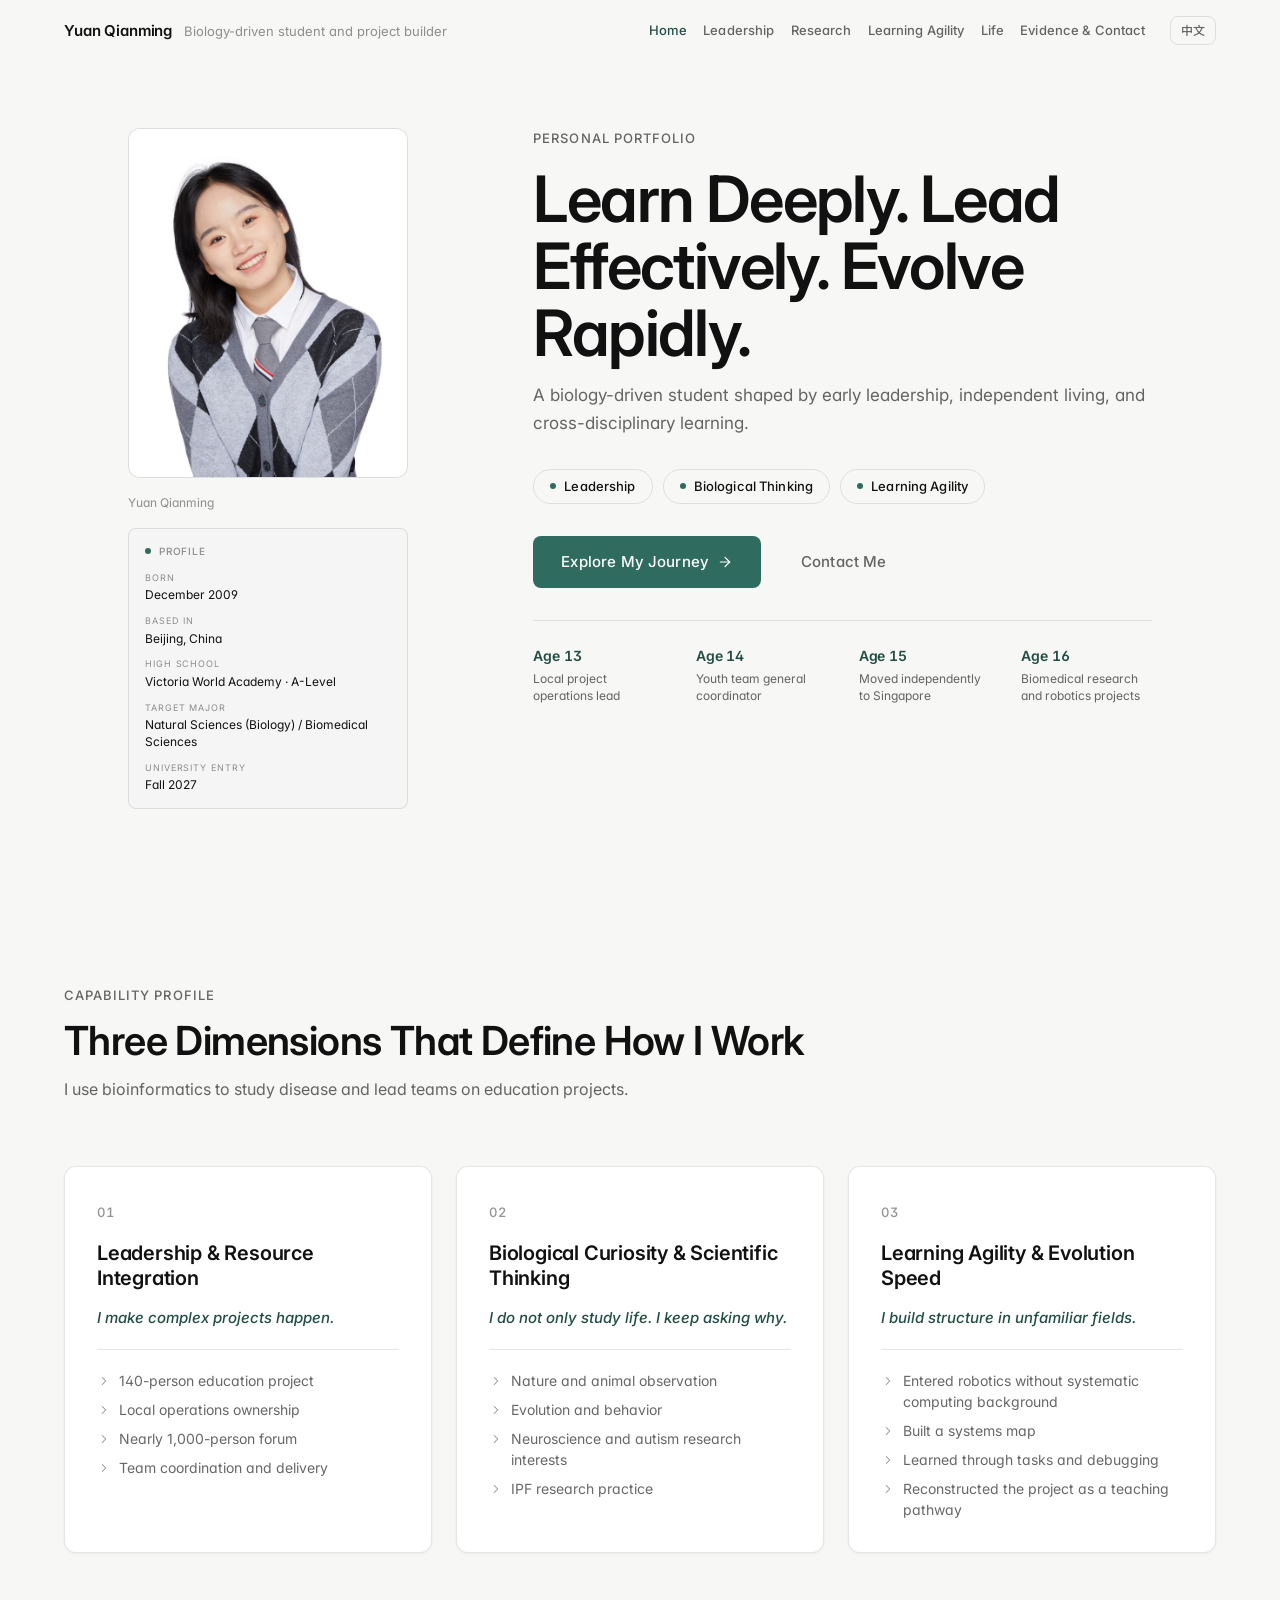
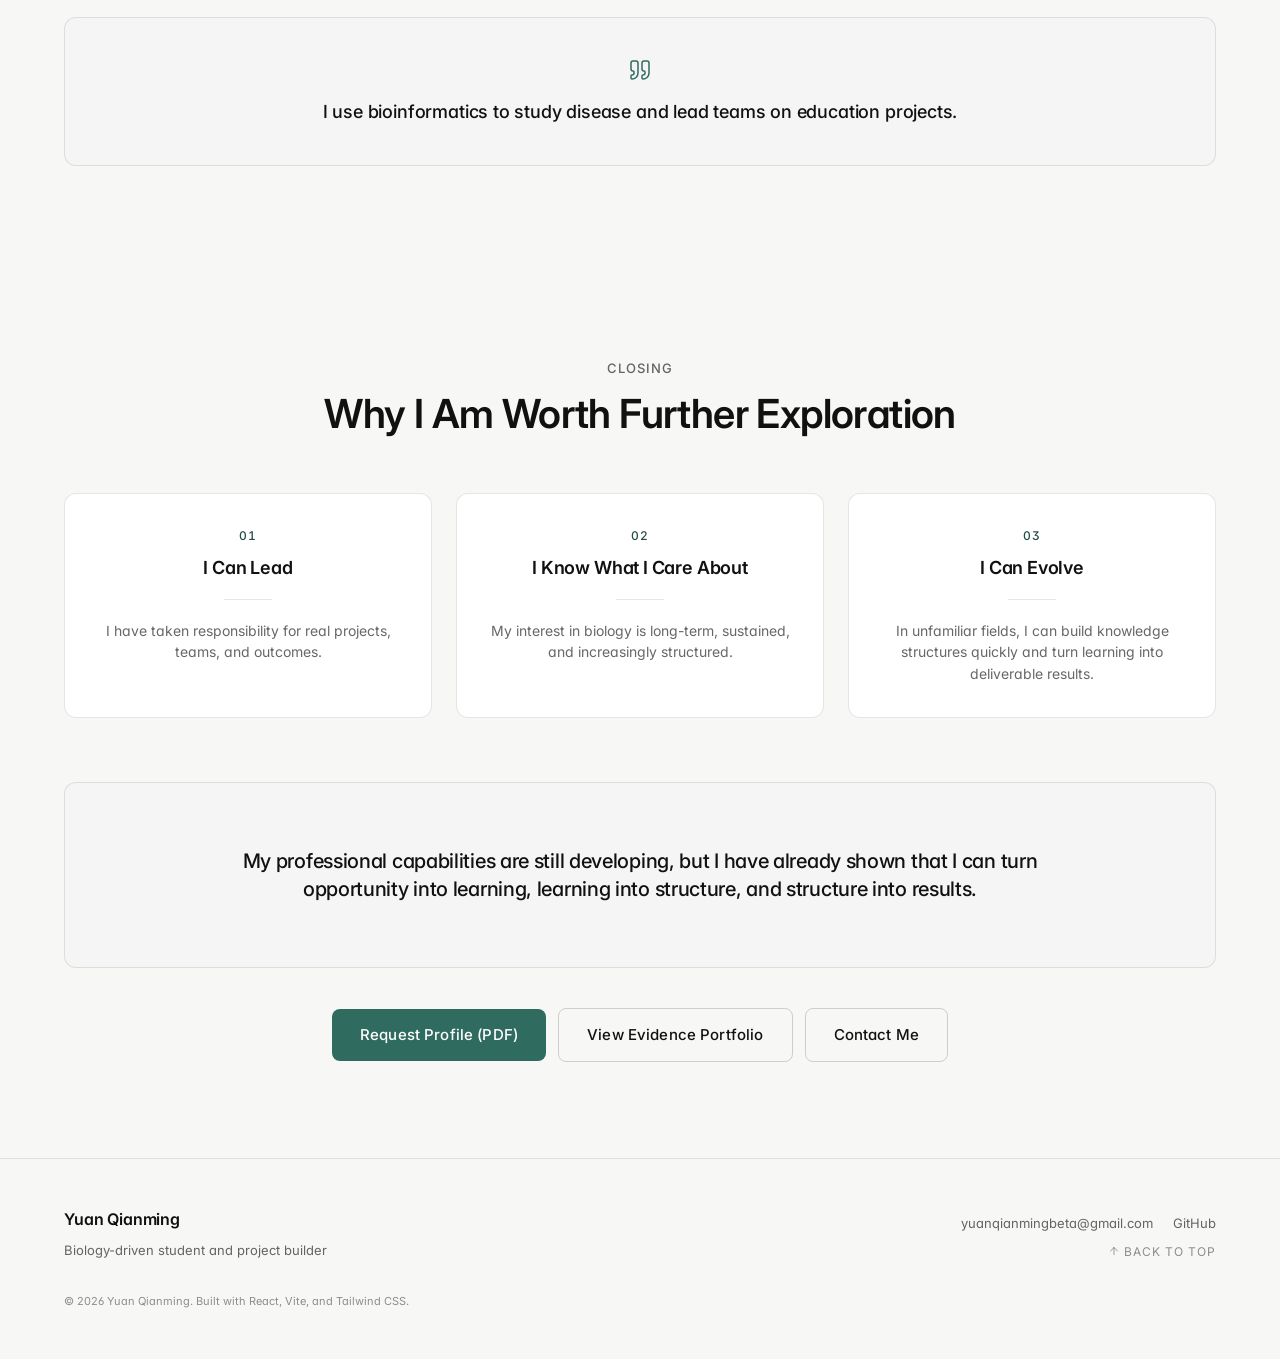
==== commit cbe53a00: "Bring independent life, daily moments, and reflections together" ====
--- a/index.html
+++ b/index.html
@@ -18,8 +18,9 @@
       href="https://fonts.googleapis.com/css2?family=Inter:wght@400;500;600;700&family=Noto+Sans+SC:wght@400;500;600;700&display=swap"
       rel="stylesheet"
     />
-    <script type="module" crossorigin src="/assets/index-reflections-6493b1e072.js"></script>
+    <script type="module" crossorigin src="/assets/index-life-9f72dfd2af.js"></script>
     <link rel="stylesheet" crossorigin href="/assets/index-4q1W9via.css">
+    <link rel="stylesheet" href="/assets/chinese-layout-017e6dc9a4.css">
   </head>
   <body>
     <!-- React mounts inside this <main> landmark; all primary content
--- a/assets/chinese-layout-017e6dc9a4.css
+++ b/assets/chinese-layout-017e6dc9a4.css
@@ -0,0 +1,38 @@
+[data-lang="cn"] {
+  line-break: strict;
+}
+
+[data-lang="cn"] :is(.display-xl, .section-title) {
+  line-height: 1.26;
+  letter-spacing: normal;
+  text-wrap: balance;
+}
+
+[data-lang="cn"] .eyebrow {
+  letter-spacing: 0.02em;
+}
+
+[data-lang="cn"] .prose-body {
+  max-inline-size: min(100%, 36em);
+  line-height: 1.8;
+  text-wrap: pretty;
+}
+
+[data-lang="cn"] [data-component="Card"] {
+  min-inline-size: 0;
+  overflow-wrap: anywhere;
+}
+
+[data-lang="cn"] [data-component="SectionHeading"] p {
+  margin-block-start: 0.15em;
+}
+
+@media (max-width: 767px) {
+  [data-lang="cn"] .display-xl {
+    font-size: clamp(2rem, 8.5vw, 2.5rem);
+  }
+
+  [data-lang="cn"] .section-title {
+    font-size: clamp(1.5rem, 6.3vw, 1.75rem);
+  }
+}
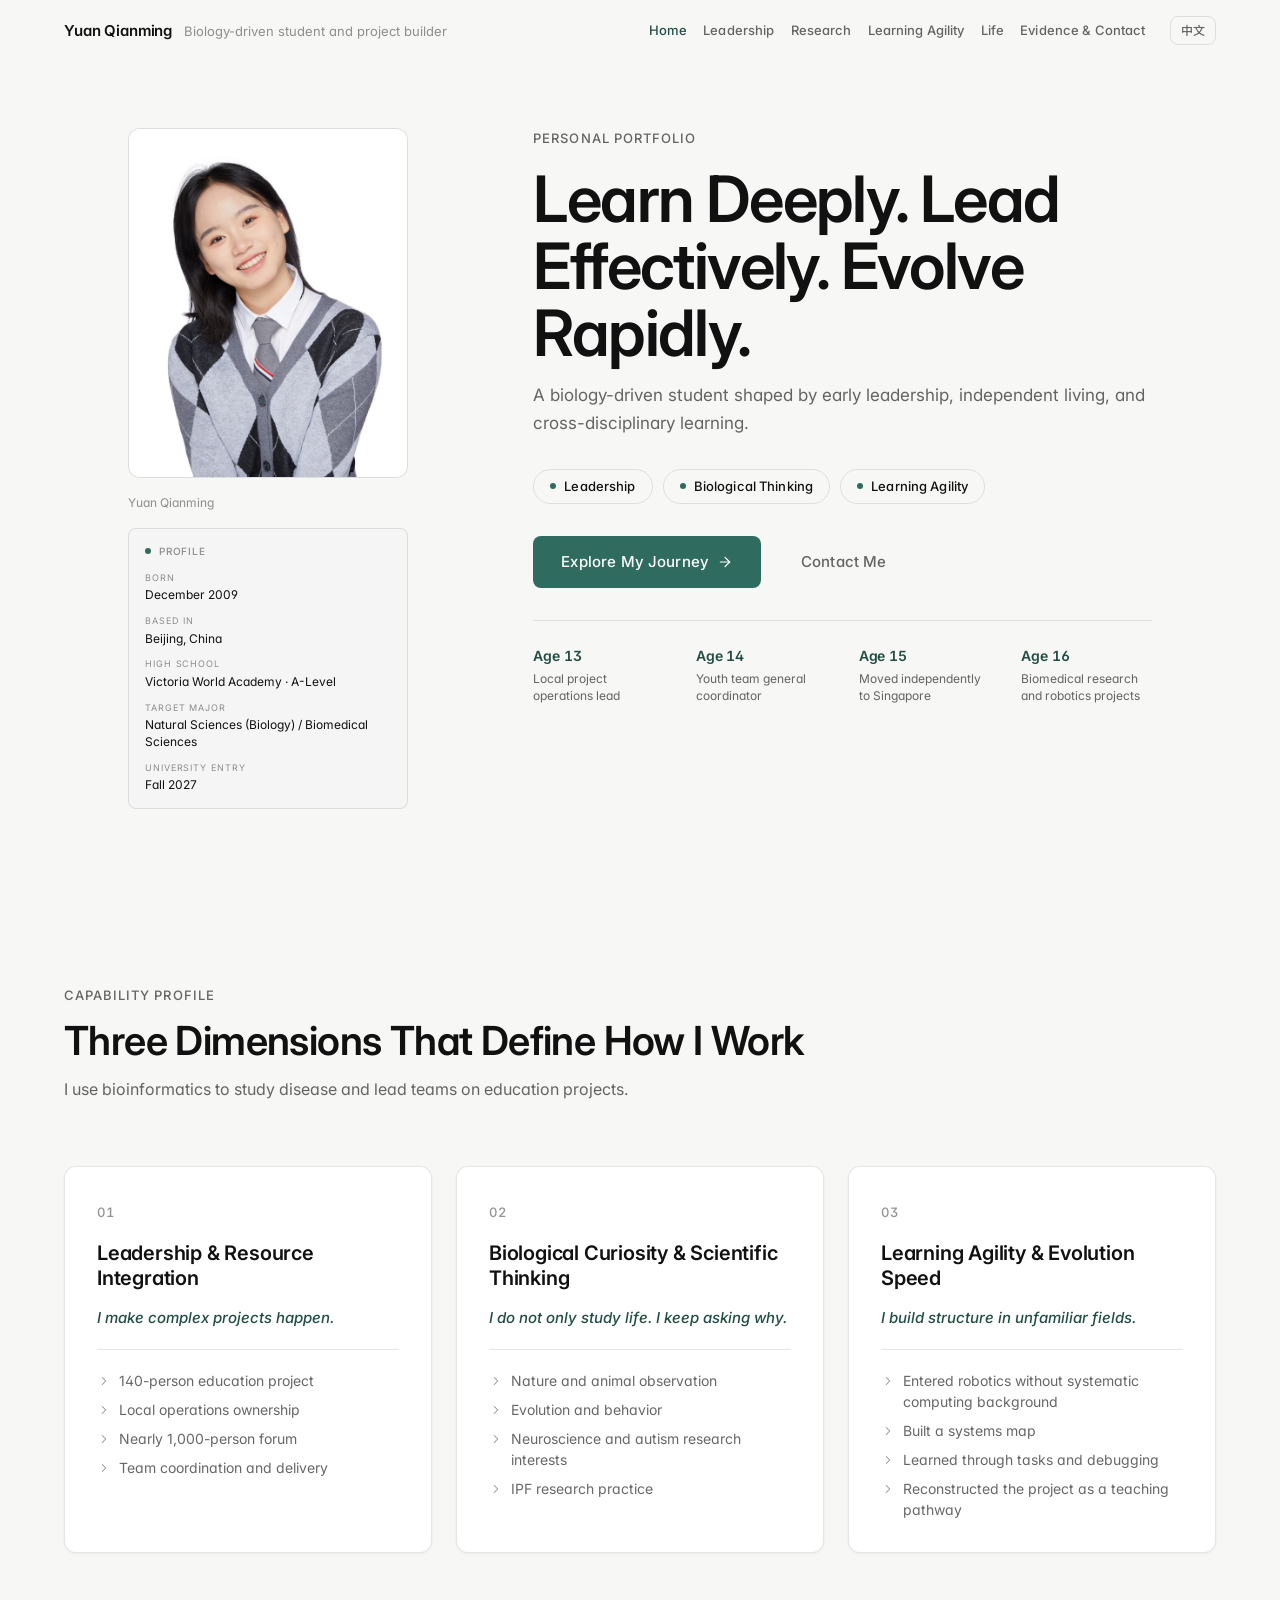
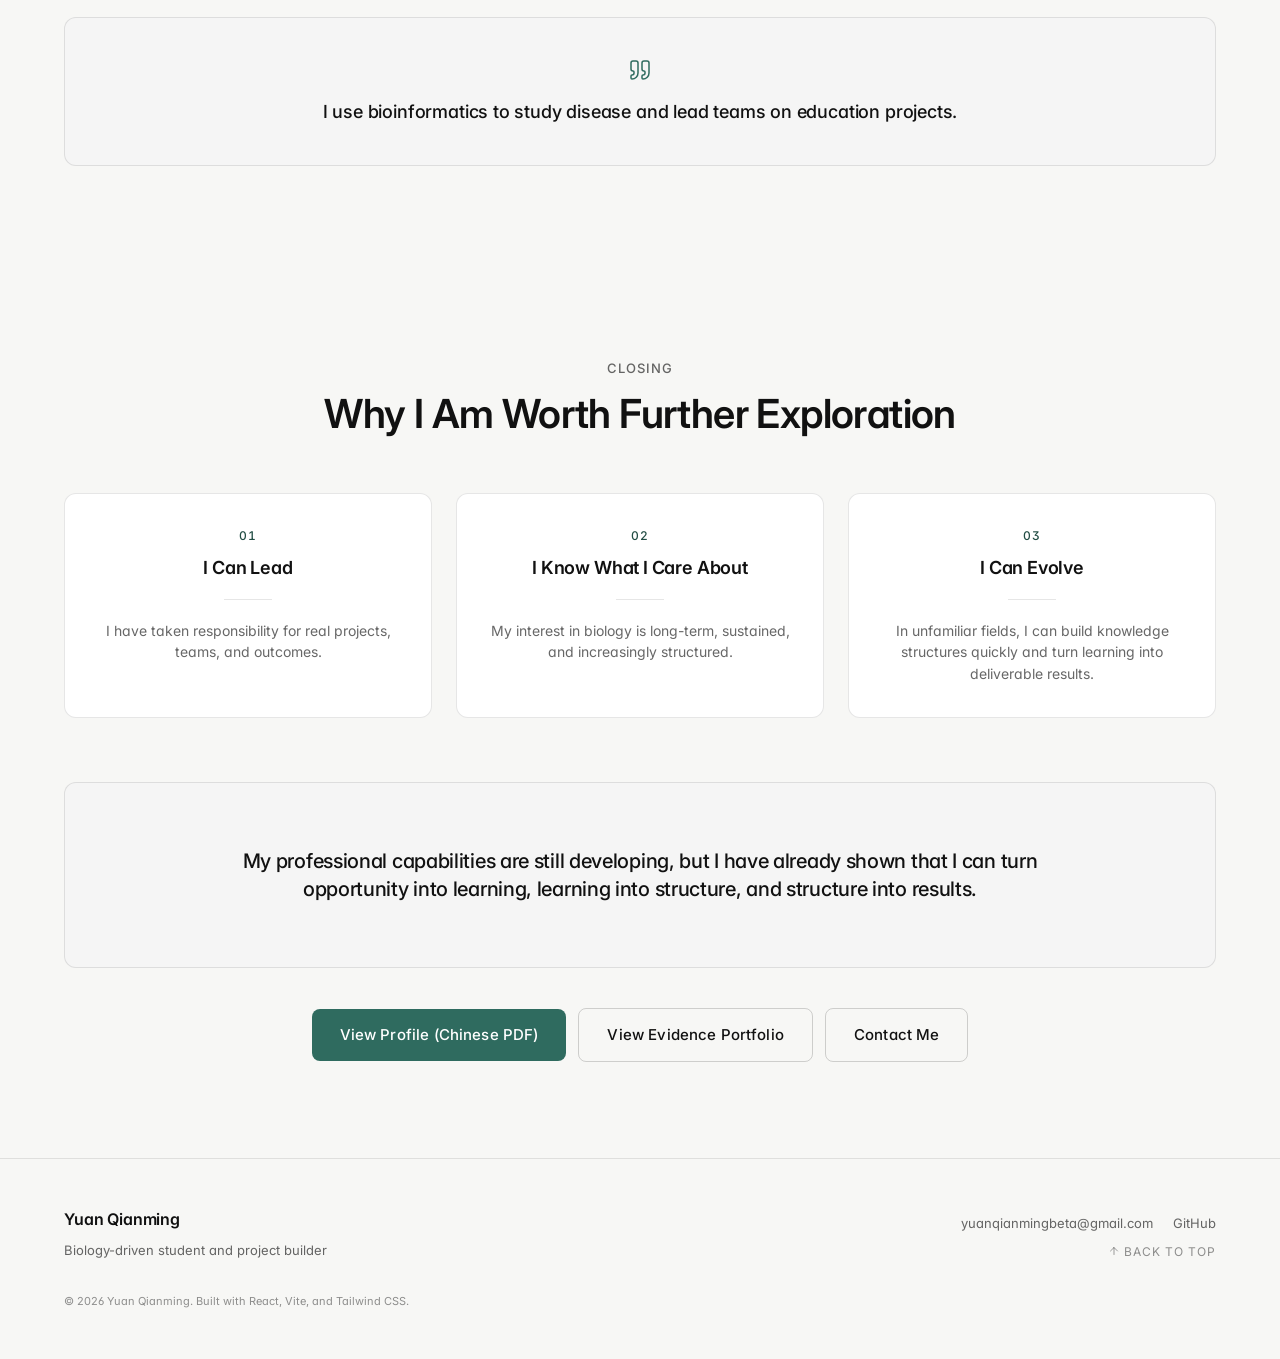
==== commit 94af79e6: "Publish Chinese profile PDF and link it from the profile button" ====
--- a/index.html
+++ b/index.html
@@ -18,7 +18,7 @@
       href="https://fonts.googleapis.com/css2?family=Inter:wght@400;500;600;700&family=Noto+Sans+SC:wght@400;500;600;700&display=swap"
       rel="stylesheet"
     />
-    <script type="module" crossorigin src="/assets/index-life-9f72dfd2af.js"></script>
+    <script type="module" crossorigin src="/assets/index-profile-3411db8788.js"></script>
     <link rel="stylesheet" crossorigin href="/assets/index-4q1W9via.css">
     <link rel="stylesheet" href="/assets/chinese-layout-017e6dc9a4.css">
   </head>
